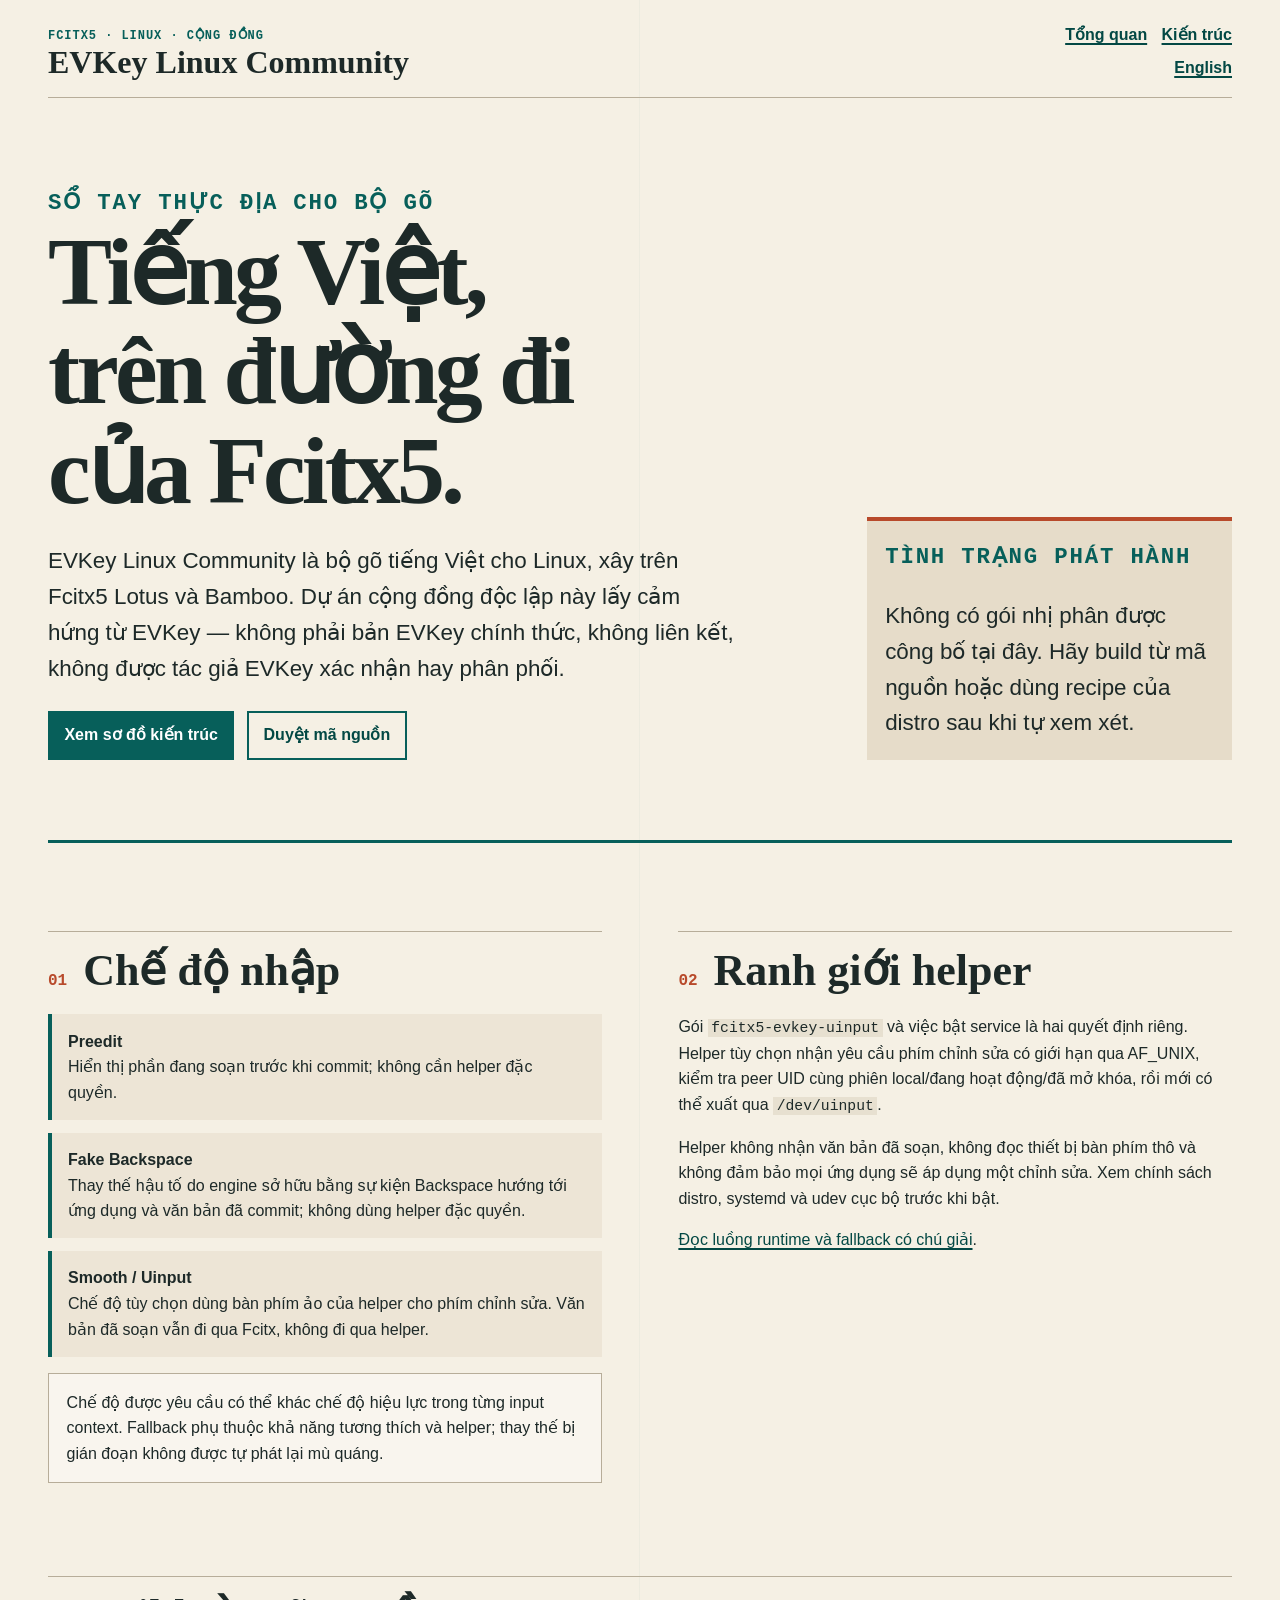
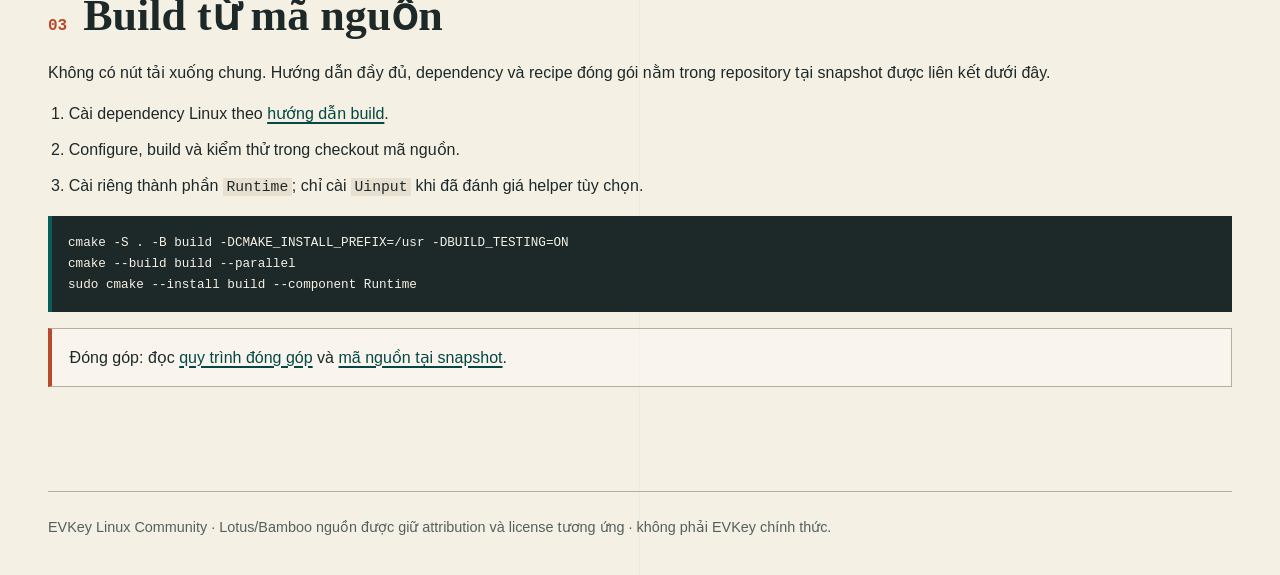
==== site/index.html @ f75d192d "feat(pages): add bilingual project site" ====
<!doctype html>
<html lang="vi">
<head>
  <meta charset="utf-8">
  <meta name="viewport" content="width=device-width, initial-scale=1">
  <meta name="description" content="EVKey Linux Community — bộ gõ tiếng Việt Fcitx5 dựa trên Lotus và Bamboo.">
  <title>EVKey Linux Community — Sổ tay Fcitx5</title>
  <link rel="canonical" href="https://dt418.github.io/evkey-linux-community/">
  <link rel="alternate" hreflang="vi" href="https://dt418.github.io/evkey-linux-community/">
  <link rel="alternate" hreflang="en" href="https://dt418.github.io/evkey-linux-community/en/">
  <link rel="stylesheet" href="assets/site.css">
</head>
<body>
  <a class="skip-link" href="#noi-dung">Bỏ qua điều hướng</a>
  <header class="site-header">
    <div>
      <p class="eyebrow">Fcitx5 · Linux · cộng đồng</p>
      <a class="brand" href="./">EVKey Linux Community</a>
    </div>
    <nav aria-label="Điều hướng chính">
      <ul class="nav-list">
        <li><a aria-current="page" href="./">Tổng quan</a></li>
        <li><a href="architecture/">Kiến trúc</a></li>
      </ul>
      <ul class="language-list" aria-label="Ngôn ngữ">
        <li><a href="en/" lang="en">English</a></li>
      </ul>
    </nav>
  </header>

  <main id="noi-dung">
    <section class="hero" aria-labelledby="tieu-de">
      <div>
        <p class="kicker">Sổ tay thực địa cho bộ gõ</p>
        <h1 id="tieu-de">Tiếng Việt, trên đường đi của Fcitx5.</h1>
        <p>EVKey Linux Community là bộ gõ tiếng Việt cho Linux, xây trên Fcitx5 Lotus và Bamboo. Dự án cộng đồng độc lập này lấy cảm hứng từ EVKey — không phải bản EVKey chính thức, không liên kết, không được tác giả EVKey xác nhận hay phân phối.</p>
        <div class="action-row">
          <a class="button-link" href="architecture/">Xem sơ đồ kiến trúc</a>
          <a class="button-link secondary" href="https://github.com/dt418/evkey-linux-community/tree/87e6de6e59b96310876450a723e3b9ce5d613d41">Duyệt mã nguồn</a>
        </div>
      </div>
      <aside class="hero-note" aria-label="Lưu ý phát hành">
        <p class="meta-label">Tình trạng phát hành</p>
        <p>Không có gói nhị phân được công bố tại đây. Hãy build từ mã nguồn hoặc dùng recipe của distro sau khi tự xem xét.</p>
      </aside>
    </section>

    <div class="content-grid">
      <section aria-labelledby="che-do">
        <div class="section-heading"><span class="section-number">01</span><h2 id="che-do">Chế độ nhập</h2></div>
        <ul class="mode-list">
          <li><strong>Preedit</strong>Hiển thị phần đang soạn trước khi commit; không cần helper đặc quyền.</li>
          <li><strong>Fake Backspace</strong>Thay thế hậu tố do engine sở hữu bằng sự kiện Backspace hướng tới ứng dụng và văn bản đã commit; không dùng helper đặc quyền.</li>
          <li><strong>Smooth / Uinput</strong>Chế độ tùy chọn dùng bàn phím ảo của helper cho phím chỉnh sửa. Văn bản đã soạn vẫn đi qua Fcitx, không đi qua helper.</li>
        </ul>
        <p class="note">Chế độ được yêu cầu có thể khác chế độ hiệu lực trong từng input context. Fallback phụ thuộc khả năng tương thích và helper; thay thế bị gián đoạn không được tự phát lại mù quáng.</p>
      </section>

      <section aria-labelledby="ranh-gioi">
        <div class="section-heading"><span class="section-number">02</span><h2 id="ranh-gioi">Ranh giới helper</h2></div>
        <p>Gói <code>fcitx5-evkey-uinput</code> và việc bật service là hai quyết định riêng. Helper tùy chọn nhận yêu cầu phím chỉnh sửa có giới hạn qua AF_UNIX, kiểm tra peer UID cùng phiên local/đang hoạt động/đã mở khóa, rồi mới có thể xuất qua <code>/dev/uinput</code>.</p>
        <p>Helper không nhận văn bản đã soạn, không đọc thiết bị bàn phím thô và không đảm bảo mọi ứng dụng sẽ áp dụng một chỉnh sửa. Xem chính sách distro, systemd và udev cục bộ trước khi bật.</p>
        <p><a href="architecture/">Đọc luồng runtime và fallback có chú giải</a>.</p>
      </section>

      <section class="wide" aria-labelledby="build">
        <div class="section-heading"><span class="section-number">03</span><h2 id="build">Build từ mã nguồn</h2></div>
        <p>Không có nút tải xuống chung. Hướng dẫn đầy đủ, dependency và recipe đóng gói nằm trong repository tại snapshot được liên kết dưới đây.</p>
        <ol class="build-steps">
          <li>Cài dependency Linux theo <a href="https://github.com/dt418/evkey-linux-community/blob/87e6de6e59b96310876450a723e3b9ce5d613d41/README.md#build">hướng dẫn build</a>.</li>
          <li>Configure, build và kiểm thử trong checkout mã nguồn.</li>
          <li>Cài riêng thành phần <code>Runtime</code>; chỉ cài <code>Uinput</code> khi đã đánh giá helper tùy chọn.</li>
        </ol>
        <pre><code>cmake -S . -B build -DCMAKE_INSTALL_PREFIX=/usr -DBUILD_TESTING=ON
cmake --build build --parallel
sudo cmake --install build --component Runtime</code></pre>
        <p class="callout">Đóng góp: đọc <a href="https://github.com/dt418/evkey-linux-community/blob/87e6de6e59b96310876450a723e3b9ce5d613d41/CONTRIBUTING.md">quy trình đóng góp</a> và <a href="https://github.com/dt418/evkey-linux-community/tree/87e6de6e59b96310876450a723e3b9ce5d613d41">mã nguồn tại snapshot</a>.</p>
      </section>
    </div>
  </main>

  <footer class="site-footer">
    <p>EVKey Linux Community · Lotus/Bamboo nguồn được giữ attribution và license tương ứng · không phải EVKey chính thức.</p>
  </footer>
</body>
</html>
---- site/assets/site.css ----
:root {
  --paper: #f5f0e4;
  --paper-deep: #e6dcc9;
  --ink: #1d2928;
  --muted: #52615d;
  --teal: #075f5a;
  --teal-dark: #034844;
  --signal: #b84a2b;
  --line: #b7ad99;
  --code: #e7e0d0;
  --display: Georgia, "Times New Roman", serif;
  --body: "Segoe UI", Candara, Calibri, sans-serif;
  --mono: Consolas, "Liberation Mono", monospace;
  color-scheme: light;
}

* { box-sizing: border-box; }

html { background: var(--paper); }

body {
  margin: 0;
  min-width: 0;
  color: var(--ink);
  background:
    linear-gradient(90deg, transparent 0, transparent calc(50% - 1px), rgba(7, 95, 90, 0.035) calc(50% - 1px), rgba(7, 95, 90, 0.035) 50%, transparent 50%),
    var(--paper);
  font-family: var(--body);
  font-size: 1rem;
  line-height: 1.6;
}

a { color: var(--teal-dark); text-decoration-thickness: 0.1em; text-underline-offset: 0.16em; }
a:hover { color: var(--signal); }
a:focus-visible, summary:focus-visible {
  outline: 3px solid var(--signal);
  outline-offset: 3px;
  border-radius: 2px;
}

.skip-link {
  position: absolute;
  z-index: 2;
  top: 0;
  left: 1rem;
  transform: translateY(-130%);
  padding: 0.55rem 0.8rem;
  color: #fff;
  background: var(--teal-dark);
  font-weight: 700;
}

.skip-link:focus { transform: translateY(0); }

.site-header,
.site-footer,
main {
  width: min(100% - 2rem, 74rem);
  margin-inline: auto;
}

.site-header {
  display: grid;
  grid-template-columns: minmax(11rem, 1fr) auto;
  gap: 1.25rem;
  align-items: end;
  padding-block: 1.4rem 1rem;
  border-bottom: 1px solid var(--line);
}

.eyebrow,
.kicker,
.meta-label,
.diagram-label {
  margin: 0;
  color: var(--teal);
  font-family: var(--mono);
  font-size: 0.75rem;
  font-weight: 700;
  letter-spacing: 0.08em;
  text-transform: uppercase;
}

.brand {
  display: inline-block;
  color: var(--ink);
  font-family: var(--display);
  font-size: clamp(1.35rem, 3vw, 2rem);
  font-weight: 700;
  line-height: 1.05;
  text-decoration: none;
}

.brand:hover { color: var(--teal); }

.nav-list,
.language-list,
.link-list,
.mode-list,
.source-list {
  margin: 0;
  padding: 0;
  list-style: none;
}

.nav-list,
.language-list {
  display: flex;
  flex-wrap: wrap;
  justify-content: flex-end;
  gap: 0.35rem 0.9rem;
}

.nav-list a,
.language-list a {
  font-weight: 700;
  white-space: nowrap;
}

.language-list { margin-top: 0.45rem; }
.language-list a[aria-current="page"] { color: var(--signal); }

main { padding-block: clamp(2.5rem, 7vw, 5.5rem); }

.hero {
  display: grid;
  grid-template-columns: minmax(0, 1.55fr) minmax(15rem, 0.75fr);
  gap: clamp(1.5rem, 5vw, 4rem);
  align-items: end;
  padding-bottom: clamp(2.5rem, 7vw, 5rem);
  border-bottom: 3px solid var(--teal);
}

.hero h1,
.page-heading h1,
.section-heading h2,
.diagram-card h2 {
  margin: 0;
  font-family: var(--display);
  line-height: 1.04;
}

.hero h1 { max-width: 12ch; font-size: clamp(2.9rem, 8vw, 6rem); letter-spacing: -0.04em; }
.hero p { max-width: 43rem; font-size: clamp(1.1rem, 2.3vw, 1.4rem); }
.hero-note {
  padding: 1.15rem;
  border-top: 4px solid var(--signal);
  background: var(--paper-deep);
  font-size: 0.95rem;
}
.hero-note p:last-child { margin-bottom: 0; }

.action-row { display: flex; flex-wrap: wrap; gap: 0.8rem; margin-top: 1.5rem; }
.button-link {
  display: inline-block;
  padding: 0.6rem 0.9rem;
  border: 2px solid var(--teal);
  color: #fff;
  background: var(--teal);
  font-weight: 800;
  text-decoration: none;
}
.button-link:hover { border-color: var(--signal); color: #fff; background: var(--signal); }
.button-link.secondary { color: var(--teal-dark); background: transparent; }
.button-link.secondary:hover { color: var(--signal); background: transparent; }

.content-grid,
.diagram-stack { display: grid; gap: clamp(2.5rem, 6vw, 5rem); margin-top: clamp(2.5rem, 7vw, 5.5rem); }
.content-grid { grid-template-columns: repeat(2, minmax(0, 1fr)); }
.content-grid > section { padding-top: 1rem; border-top: 1px solid var(--line); }
.content-grid > section.wide { grid-column: 1 / -1; }

.section-heading { display: flex; gap: 1rem; align-items: baseline; margin-bottom: 1.25rem; }
.section-heading h2 { font-size: clamp(1.75rem, 4vw, 2.75rem); }
.section-number { color: var(--signal); font-family: var(--mono); font-weight: 700; }

.mode-list { display: grid; gap: 0.8rem; }
.mode-list li { padding: 0.9rem 1rem; border-left: 4px solid var(--teal); background: rgba(230, 220, 201, 0.52); }
.mode-list strong { display: block; }

.note,
.callout {
  padding: 1rem 1.1rem;
  border: 1px solid var(--line);
  background: rgba(255, 255, 255, 0.34);
}
.callout { border-left: 4px solid var(--signal); }
.note > :first-child,
.callout > :first-child { margin-top: 0; }
.note > :last-child,
.callout > :last-child { margin-bottom: 0; }

.build-steps { margin: 0; padding-left: 1.3rem; }
.build-steps li + li { margin-top: 0.65rem; }
code, pre { font-family: var(--mono); }
code { padding: 0.08em 0.24em; background: var(--code); font-size: 0.92em; }
pre {
  overflow-x: auto;
  margin: 1rem 0;
  padding: 1rem;
  border-left: 4px solid var(--teal);
  background: var(--ink);
  color: #f7f1e5;
  font-size: 0.86rem;
  line-height: 1.55;
}
pre code { padding: 0; background: transparent; }

.page-heading { max-width: 53rem; padding-bottom: 2rem; border-bottom: 3px solid var(--teal); }
.page-heading h1 { margin-top: 0.35rem; font-size: clamp(2.6rem, 7vw, 5.4rem); letter-spacing: -0.04em; }
.page-heading .lede { max-width: 44rem; font-size: 1.2rem; }
.snapshot { margin-top: 1.25rem; font-family: var(--mono); font-size: 0.86rem; }
.snapshot a { overflow-wrap: anywhere; }

.diagram-card { padding-top: 1rem; border-top: 1px solid var(--line); }
.diagram-card h2 { margin-top: 0.3rem; font-size: clamp(1.8rem, 4vw, 3rem); }
.diagram-frame {
  display: block;
  width: 100%;
  min-height: min(44rem, 78vh);
  margin-top: 1.25rem;
  border: 1px solid var(--teal);
  background: #fff;
}
.frame-tools { display: flex; flex-wrap: wrap; gap: 1rem; align-items: center; margin-top: 0.7rem; }
.frame-tools a { font-weight: 800; }
.text-equivalent { margin-top: 1.4rem; padding: clamp(1rem, 3vw, 1.6rem); border-left: 4px solid var(--signal); background: rgba(230, 220, 201, 0.55); }
.text-equivalent h3 { margin-top: 0; font-family: var(--display); font-size: 1.5rem; }
.text-equivalent ul { padding-left: 1.25rem; }
.text-equivalent li + li { margin-top: 0.65rem; }
.source-list { display: grid; gap: 0.5rem; }

.site-footer { padding-block: 1.5rem 2.2rem; border-top: 1px solid var(--line); color: var(--muted); font-size: 0.9rem; }
.site-footer p { max-width: 70rem; margin: 0; }

@media (max-width: 44rem) {
  .site-header { grid-template-columns: 1fr; align-items: start; }
  .nav-list, .language-list { justify-content: flex-start; }
  .hero { grid-template-columns: 1fr; }
  .content-grid { grid-template-columns: minmax(0, 1fr); }
  .hero h1 { max-width: 11ch; }
  .content-grid > section.wide { grid-column: auto; }
  .diagram-frame { min-height: 32rem; }
}

@media (max-width: 24rem) {
  .site-header, .site-footer, main { width: min(100% - 1.25rem, 74rem); }
  .nav-list, .language-list { gap: 0.35rem 0.65rem; }
  .hero h1, .page-heading h1 { overflow-wrap: anywhere; }
  .diagram-frame { min-height: 26rem; }
}

@media (prefers-reduced-motion: reduce) {
  *, *::before, *::after { scroll-behavior: auto !important; }
}
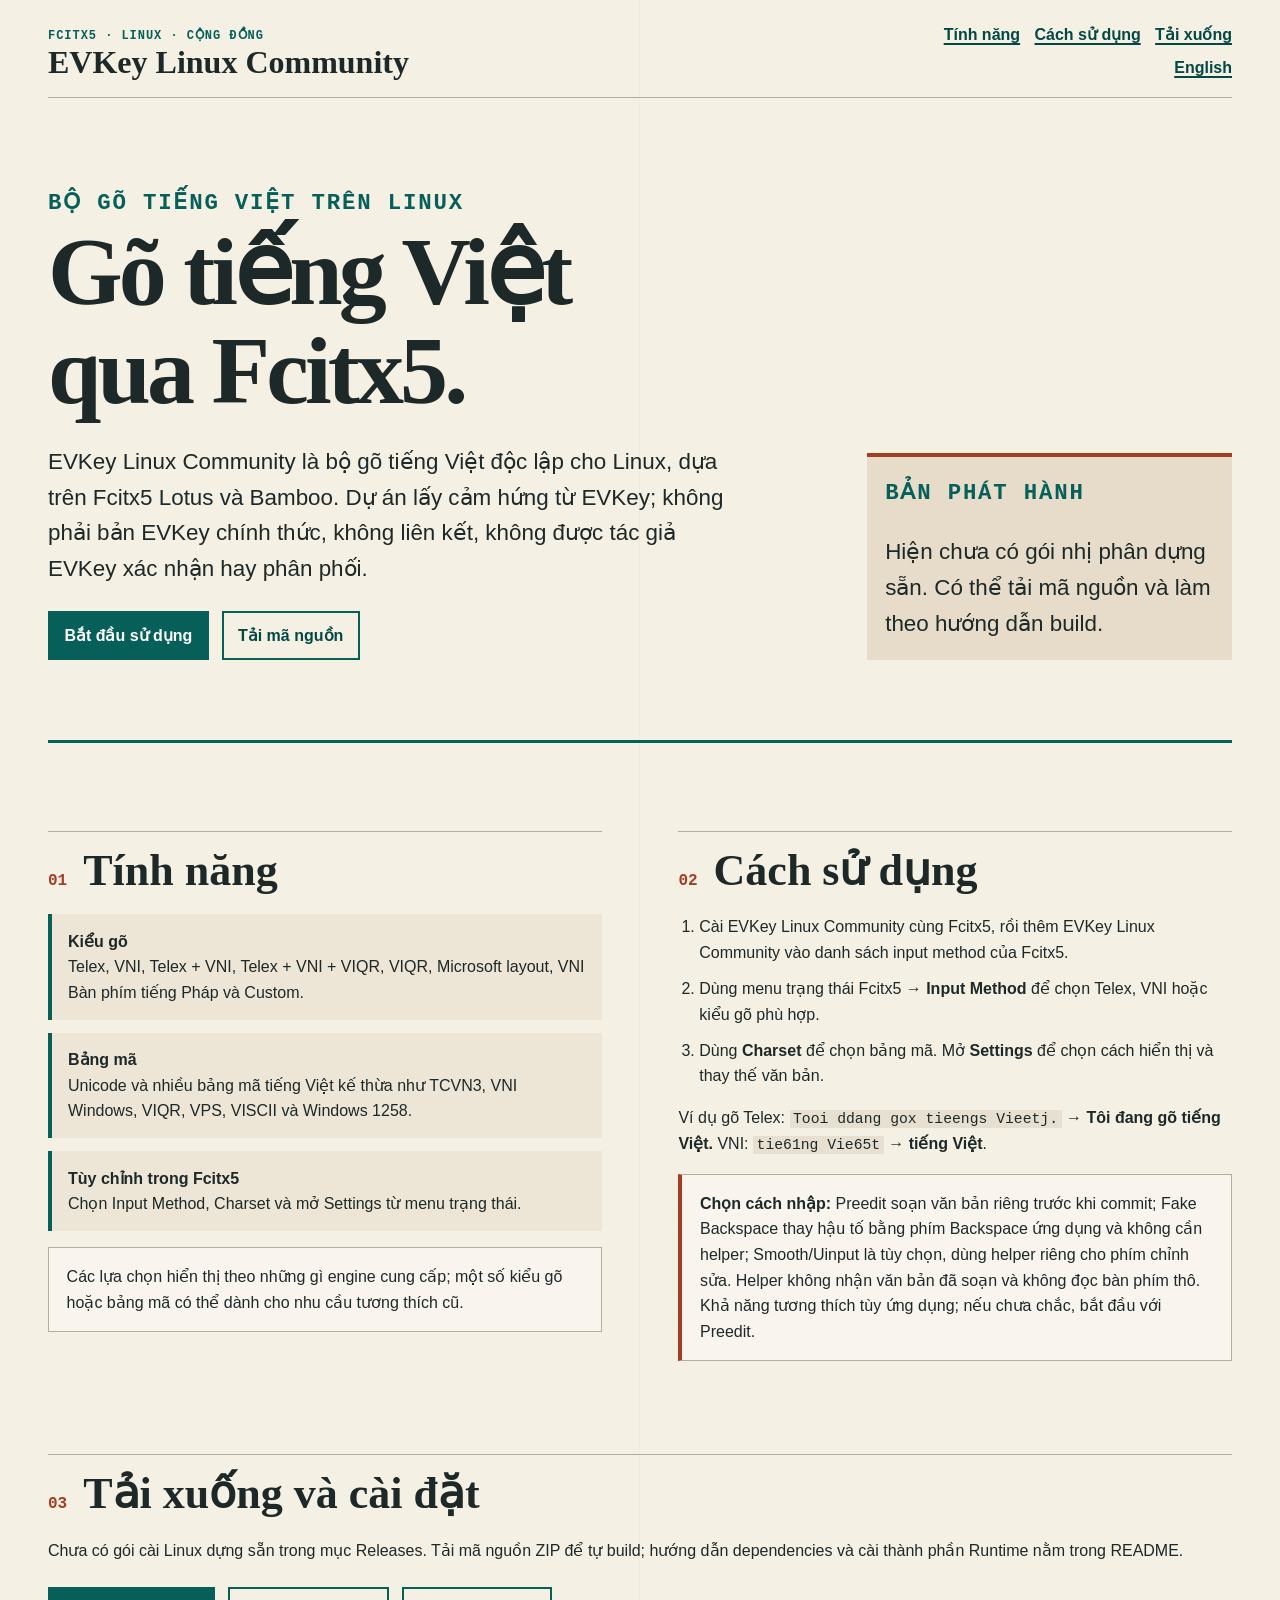
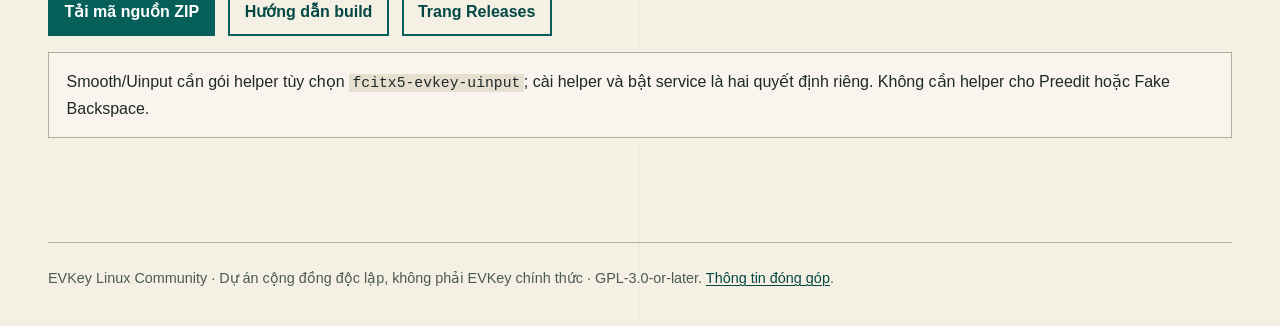
==== commit 475d5150: "feat: publish bilingual project Pages site" ====
--- a/site/index.html
+++ b/site/index.html
@@ -3,11 +3,12 @@
 <head>
   <meta charset="utf-8">
   <meta name="viewport" content="width=device-width, initial-scale=1">
-  <meta name="description" content="EVKey Linux Community — bộ gõ tiếng Việt Fcitx5 dựa trên Lotus và Bamboo.">
-  <title>EVKey Linux Community — Sổ tay Fcitx5</title>
+  <meta name="description" content="EVKey Linux Community — bộ gõ tiếng Việt cho Fcitx5 trên Linux.">
+  <title>Bộ gõ tiếng Việt cho Linux — EVKey Linux Community</title>
   <link rel="canonical" href="https://dt418.github.io/evkey-linux-community/">
   <link rel="alternate" hreflang="vi" href="https://dt418.github.io/evkey-linux-community/">
   <link rel="alternate" hreflang="en" href="https://dt418.github.io/evkey-linux-community/en/">
+  <link rel="icon" href="data:,">
   <link rel="stylesheet" href="assets/site.css">
 </head>
 <body>
@@ -19,8 +20,9 @@
     </div>
     <nav aria-label="Điều hướng chính">
       <ul class="nav-list">
-        <li><a aria-current="page" href="./">Tổng quan</a></li>
-        <li><a href="architecture/">Kiến trúc</a></li>
+        <li><a href="#features">Tính năng</a></li>
+        <li><a href="#guide">Cách sử dụng</a></li>
+        <li><a href="#downloads">Tải xuống</a></li>
       </ul>
       <ul class="language-list" aria-label="Ngôn ngữ">
         <li><a href="en/" lang="en">English</a></li>
@@ -28,59 +30,60 @@
     </nav>
   </header>
 
-  <main id="noi-dung">
+  <main id="noi-dung" tabindex="-1">
     <section class="hero" aria-labelledby="tieu-de">
       <div>
-        <p class="kicker">Sổ tay thực địa cho bộ gõ</p>
-        <h1 id="tieu-de">Tiếng Việt, trên đường đi của Fcitx5.</h1>
-        <p>EVKey Linux Community là bộ gõ tiếng Việt cho Linux, xây trên Fcitx5 Lotus và Bamboo. Dự án cộng đồng độc lập này lấy cảm hứng từ EVKey — không phải bản EVKey chính thức, không liên kết, không được tác giả EVKey xác nhận hay phân phối.</p>
+        <p class="kicker">Bộ gõ tiếng Việt trên Linux</p>
+        <h1 id="tieu-de">Gõ tiếng Việt qua Fcitx5.</h1>
+        <p>EVKey Linux Community là bộ gõ tiếng Việt độc lập cho Linux, dựa trên Fcitx5 Lotus và Bamboo. Dự án lấy cảm hứng từ EVKey; không phải bản EVKey chính thức, không liên kết, không được tác giả EVKey xác nhận hay phân phối.</p>
         <div class="action-row">
-          <a class="button-link" href="architecture/">Xem sơ đồ kiến trúc</a>
-          <a class="button-link secondary" href="https://github.com/dt418/evkey-linux-community/tree/87e6de6e59b96310876450a723e3b9ce5d613d41">Duyệt mã nguồn</a>
+          <a class="button-link" href="#guide">Bắt đầu sử dụng</a>
+          <a class="button-link secondary" href="#downloads">Tải mã nguồn</a>
         </div>
       </div>
-      <aside class="hero-note" aria-label="Lưu ý phát hành">
-        <p class="meta-label">Tình trạng phát hành</p>
-        <p>Không có gói nhị phân được công bố tại đây. Hãy build từ mã nguồn hoặc dùng recipe của distro sau khi tự xem xét.</p>
+      <aside class="hero-note" aria-label="Tình trạng bản tải xuống">
+        <p class="meta-label">Bản phát hành</p>
+        <p>Hiện chưa có gói nhị phân dựng sẵn. Có thể tải mã nguồn và làm theo hướng dẫn build.</p>
       </aside>
     </section>
 
     <div class="content-grid">
-      <section aria-labelledby="che-do">
-        <div class="section-heading"><span class="section-number">01</span><h2 id="che-do">Chế độ nhập</h2></div>
+      <section id="features" aria-labelledby="tinh-nang">
+        <div class="section-heading"><span class="section-number">01</span><h2 id="tinh-nang">Tính năng</h2></div>
         <ul class="mode-list">
-          <li><strong>Preedit</strong>Hiển thị phần đang soạn trước khi commit; không cần helper đặc quyền.</li>
-          <li><strong>Fake Backspace</strong>Thay thế hậu tố do engine sở hữu bằng sự kiện Backspace hướng tới ứng dụng và văn bản đã commit; không dùng helper đặc quyền.</li>
-          <li><strong>Smooth / Uinput</strong>Chế độ tùy chọn dùng bàn phím ảo của helper cho phím chỉnh sửa. Văn bản đã soạn vẫn đi qua Fcitx, không đi qua helper.</li>
+          <li><strong>Kiểu gõ</strong>Telex, VNI, Telex + VNI, Telex + VNI + VIQR, VIQR, Microsoft layout, VNI Bàn phím tiếng Pháp và Custom.</li>
+          <li><strong>Bảng mã</strong>Unicode và nhiều bảng mã tiếng Việt kế thừa như TCVN3, VNI Windows, VIQR, VPS, VISCII và Windows 1258.</li>
+          <li><strong>Tùy chỉnh trong Fcitx5</strong>Chọn Input Method, Charset và mở Settings từ menu trạng thái.</li>
         </ul>
-        <p class="note">Chế độ được yêu cầu có thể khác chế độ hiệu lực trong từng input context. Fallback phụ thuộc khả năng tương thích và helper; thay thế bị gián đoạn không được tự phát lại mù quáng.</p>
+        <p class="note">Các lựa chọn hiển thị theo những gì engine cung cấp; một số kiểu gõ hoặc bảng mã có thể dành cho nhu cầu tương thích cũ.</p>
       </section>
 
-      <section aria-labelledby="ranh-gioi">
-        <div class="section-heading"><span class="section-number">02</span><h2 id="ranh-gioi">Ranh giới helper</h2></div>
-        <p>Gói <code>fcitx5-evkey-uinput</code> và việc bật service là hai quyết định riêng. Helper tùy chọn nhận yêu cầu phím chỉnh sửa có giới hạn qua AF_UNIX, kiểm tra peer UID cùng phiên local/đang hoạt động/đã mở khóa, rồi mới có thể xuất qua <code>/dev/uinput</code>.</p>
-        <p>Helper không nhận văn bản đã soạn, không đọc thiết bị bàn phím thô và không đảm bảo mọi ứng dụng sẽ áp dụng một chỉnh sửa. Xem chính sách distro, systemd và udev cục bộ trước khi bật.</p>
-        <p><a href="architecture/">Đọc luồng runtime và fallback có chú giải</a>.</p>
+      <section id="guide" aria-labelledby="cach-dung">
+        <div class="section-heading"><span class="section-number">02</span><h2 id="cach-dung">Cách sử dụng</h2></div>
+        <ol class="build-steps">
+          <li>Cài EVKey Linux Community cùng Fcitx5, rồi thêm EVKey Linux Community vào danh sách input method của Fcitx5.</li>
+          <li>Dùng menu trạng thái Fcitx5 → <strong>Input Method</strong> để chọn Telex, VNI hoặc kiểu gõ phù hợp.</li>
+          <li>Dùng <strong>Charset</strong> để chọn bảng mã. Mở <strong>Settings</strong> để chọn cách hiển thị và thay thế văn bản.</li>
+        </ol>
+        <p>Ví dụ gõ Telex: <code>Tooi ddang gox tieengs Vieetj.</code> → <strong>Tôi đang gõ tiếng Việt.</strong> VNI: <code>tie61ng Vie65t</code> → <strong>tiếng Việt</strong>.</p>
+        <p class="callout"><strong>Chọn cách nhập:</strong> Preedit soạn văn bản riêng trước khi commit; Fake Backspace thay hậu tố bằng phím Backspace ứng dụng và không cần helper; Smooth/Uinput là tùy chọn, dùng helper riêng cho phím chỉnh sửa. Helper không nhận văn bản đã soạn và không đọc bàn phím thô. Khả năng tương thích tùy ứng dụng; nếu chưa chắc, bắt đầu với Preedit.</p>
       </section>
 
-      <section class="wide" aria-labelledby="build">
-        <div class="section-heading"><span class="section-number">03</span><h2 id="build">Build từ mã nguồn</h2></div>
-        <p>Không có nút tải xuống chung. Hướng dẫn đầy đủ, dependency và recipe đóng gói nằm trong repository tại snapshot được liên kết dưới đây.</p>
-        <ol class="build-steps">
-          <li>Cài dependency Linux theo <a href="https://github.com/dt418/evkey-linux-community/blob/87e6de6e59b96310876450a723e3b9ce5d613d41/README.md#build">hướng dẫn build</a>.</li>
-          <li>Configure, build và kiểm thử trong checkout mã nguồn.</li>
-          <li>Cài riêng thành phần <code>Runtime</code>; chỉ cài <code>Uinput</code> khi đã đánh giá helper tùy chọn.</li>
-        </ol>
-        <pre><code>cmake -S . -B build -DCMAKE_INSTALL_PREFIX=/usr -DBUILD_TESTING=ON
-cmake --build build --parallel
-sudo cmake --install build --component Runtime</code></pre>
-        <p class="callout">Đóng góp: đọc <a href="https://github.com/dt418/evkey-linux-community/blob/87e6de6e59b96310876450a723e3b9ce5d613d41/CONTRIBUTING.md">quy trình đóng góp</a> và <a href="https://github.com/dt418/evkey-linux-community/tree/87e6de6e59b96310876450a723e3b9ce5d613d41">mã nguồn tại snapshot</a>.</p>
+      <section class="wide" id="downloads" aria-labelledby="tai-xuong">
+        <div class="section-heading"><span class="section-number">03</span><h2 id="tai-xuong">Tải xuống và cài đặt</h2></div>
+        <p>Chưa có gói cài Linux dựng sẵn trong mục Releases. Tải mã nguồn ZIP để tự build; hướng dẫn dependencies và cài thành phần Runtime nằm trong README.</p>
+        <div class="action-row">
+          <a class="button-link" href="https://github.com/dt418/evkey-linux-community/archive/refs/heads/main.zip">Tải mã nguồn ZIP</a>
+          <a class="button-link secondary" href="https://github.com/dt418/evkey-linux-community/blob/main/README.md#build">Hướng dẫn build</a>
+          <a class="button-link secondary" href="https://github.com/dt418/evkey-linux-community/releases">Trang Releases</a>
+        </div>
+        <p class="note">Smooth/Uinput cần gói helper tùy chọn <code>fcitx5-evkey-uinput</code>; cài helper và bật service là hai quyết định riêng. Không cần helper cho Preedit hoặc Fake Backspace.</p>
       </section>
     </div>
   </main>
 
   <footer class="site-footer">
-    <p>EVKey Linux Community · Lotus/Bamboo nguồn được giữ attribution và license tương ứng · không phải EVKey chính thức.</p>
+    <p>EVKey Linux Community · Dự án cộng đồng độc lập, không phải EVKey chính thức · GPL-3.0-or-later. <a href="https://github.com/dt418/evkey-linux-community/blob/main/CONTRIBUTING.md">Thông tin đóng góp</a>.</p>
   </footer>
 </body>
 </html>
--- a/site/assets/site.css
+++ b/site/assets/site.css
@@ -2,10 +2,10 @@
   --paper: #f5f0e4;
   --paper-deep: #e6dcc9;
   --ink: #1d2928;
-  --muted: #52615d;
+  --muted: #4c5a56;
   --teal: #075f5a;
   --teal-dark: #034844;
-  --signal: #b84a2b;
+  --signal: #a33e25;
   --line: #b7ad99;
   --code: #e7e0d0;
   --display: Georgia, "Times New Roman", serif;
@@ -32,10 +32,14 @@
 
 a { color: var(--teal-dark); text-decoration-thickness: 0.1em; text-underline-offset: 0.16em; }
 a:hover { color: var(--signal); }
-a:focus-visible, summary:focus-visible {
+a:focus-visible {
   outline: 3px solid var(--signal);
   outline-offset: 3px;
   border-radius: 2px;
+}
+main:focus-visible {
+  outline: 3px solid var(--signal);
+  outline-offset: 4px;
 }
 
 .skip-link {
@@ -50,7 +54,11 @@
   font-weight: 700;
 }
 
-.skip-link:focus { transform: translateY(0); }
+.skip-link:focus {
+  position: relative;
+  display: inline-block;
+  transform: none;
+}
 
 .site-header,
 .site-footer,
@@ -70,8 +78,7 @@
 
 .eyebrow,
 .kicker,
-.meta-label,
-.diagram-label {
+.meta-label {
   margin: 0;
   color: var(--teal);
   font-family: var(--mono);
@@ -95,9 +102,7 @@
 
 .nav-list,
 .language-list,
-.link-list,
-.mode-list,
-.source-list {
+.mode-list {
   margin: 0;
   padding: 0;
   list-style: none;
@@ -132,9 +137,7 @@
 }
 
 .hero h1,
-.page-heading h1,
-.section-heading h2,
-.diagram-card h2 {
+.section-heading h2 {
   margin: 0;
   font-family: var(--display);
   line-height: 1.04;
@@ -164,9 +167,12 @@
 .button-link.secondary { color: var(--teal-dark); background: transparent; }
 .button-link.secondary:hover { color: var(--signal); background: transparent; }
 
-.content-grid,
-.diagram-stack { display: grid; gap: clamp(2.5rem, 6vw, 5rem); margin-top: clamp(2.5rem, 7vw, 5.5rem); }
-.content-grid { grid-template-columns: repeat(2, minmax(0, 1fr)); }
+.content-grid {
+  display: grid;
+  grid-template-columns: repeat(2, minmax(0, 1fr));
+  gap: clamp(2.5rem, 6vw, 5rem);
+  margin-top: clamp(2.5rem, 7vw, 5.5rem);
+}
 .content-grid > section { padding-top: 1rem; border-top: 1px solid var(--line); }
 .content-grid > section.wide { grid-column: 1 / -1; }
 
@@ -192,43 +198,8 @@
 
 .build-steps { margin: 0; padding-left: 1.3rem; }
 .build-steps li + li { margin-top: 0.65rem; }
-code, pre { font-family: var(--mono); }
-code { padding: 0.08em 0.24em; background: var(--code); font-size: 0.92em; }
-pre {
-  overflow-x: auto;
-  margin: 1rem 0;
-  padding: 1rem;
-  border-left: 4px solid var(--teal);
-  background: var(--ink);
-  color: #f7f1e5;
-  font-size: 0.86rem;
-  line-height: 1.55;
-}
-pre code { padding: 0; background: transparent; }
-
-.page-heading { max-width: 53rem; padding-bottom: 2rem; border-bottom: 3px solid var(--teal); }
-.page-heading h1 { margin-top: 0.35rem; font-size: clamp(2.6rem, 7vw, 5.4rem); letter-spacing: -0.04em; }
-.page-heading .lede { max-width: 44rem; font-size: 1.2rem; }
-.snapshot { margin-top: 1.25rem; font-family: var(--mono); font-size: 0.86rem; }
-.snapshot a { overflow-wrap: anywhere; }
-
-.diagram-card { padding-top: 1rem; border-top: 1px solid var(--line); }
-.diagram-card h2 { margin-top: 0.3rem; font-size: clamp(1.8rem, 4vw, 3rem); }
-.diagram-frame {
-  display: block;
-  width: 100%;
-  min-height: min(44rem, 78vh);
-  margin-top: 1.25rem;
-  border: 1px solid var(--teal);
-  background: #fff;
-}
-.frame-tools { display: flex; flex-wrap: wrap; gap: 1rem; align-items: center; margin-top: 0.7rem; }
-.frame-tools a { font-weight: 800; }
-.text-equivalent { margin-top: 1.4rem; padding: clamp(1rem, 3vw, 1.6rem); border-left: 4px solid var(--signal); background: rgba(230, 220, 201, 0.55); }
-.text-equivalent h3 { margin-top: 0; font-family: var(--display); font-size: 1.5rem; }
-.text-equivalent ul { padding-left: 1.25rem; }
-.text-equivalent li + li { margin-top: 0.65rem; }
-.source-list { display: grid; gap: 0.5rem; }
+code { font-family: var(--mono); padding: 0.08em 0.24em; background: var(--code); font-size: 0.92em; }
+
 
 .site-footer { padding-block: 1.5rem 2.2rem; border-top: 1px solid var(--line); color: var(--muted); font-size: 0.9rem; }
 .site-footer p { max-width: 70rem; margin: 0; }
@@ -240,14 +211,12 @@
   .content-grid { grid-template-columns: minmax(0, 1fr); }
   .hero h1 { max-width: 11ch; }
   .content-grid > section.wide { grid-column: auto; }
-  .diagram-frame { min-height: 32rem; }
 }
 
 @media (max-width: 24rem) {
   .site-header, .site-footer, main { width: min(100% - 1.25rem, 74rem); }
   .nav-list, .language-list { gap: 0.35rem 0.65rem; }
-  .hero h1, .page-heading h1 { overflow-wrap: anywhere; }
-  .diagram-frame { min-height: 26rem; }
+  .hero h1 { overflow-wrap: anywhere; }
 }
 
 @media (prefers-reduced-motion: reduce) {
